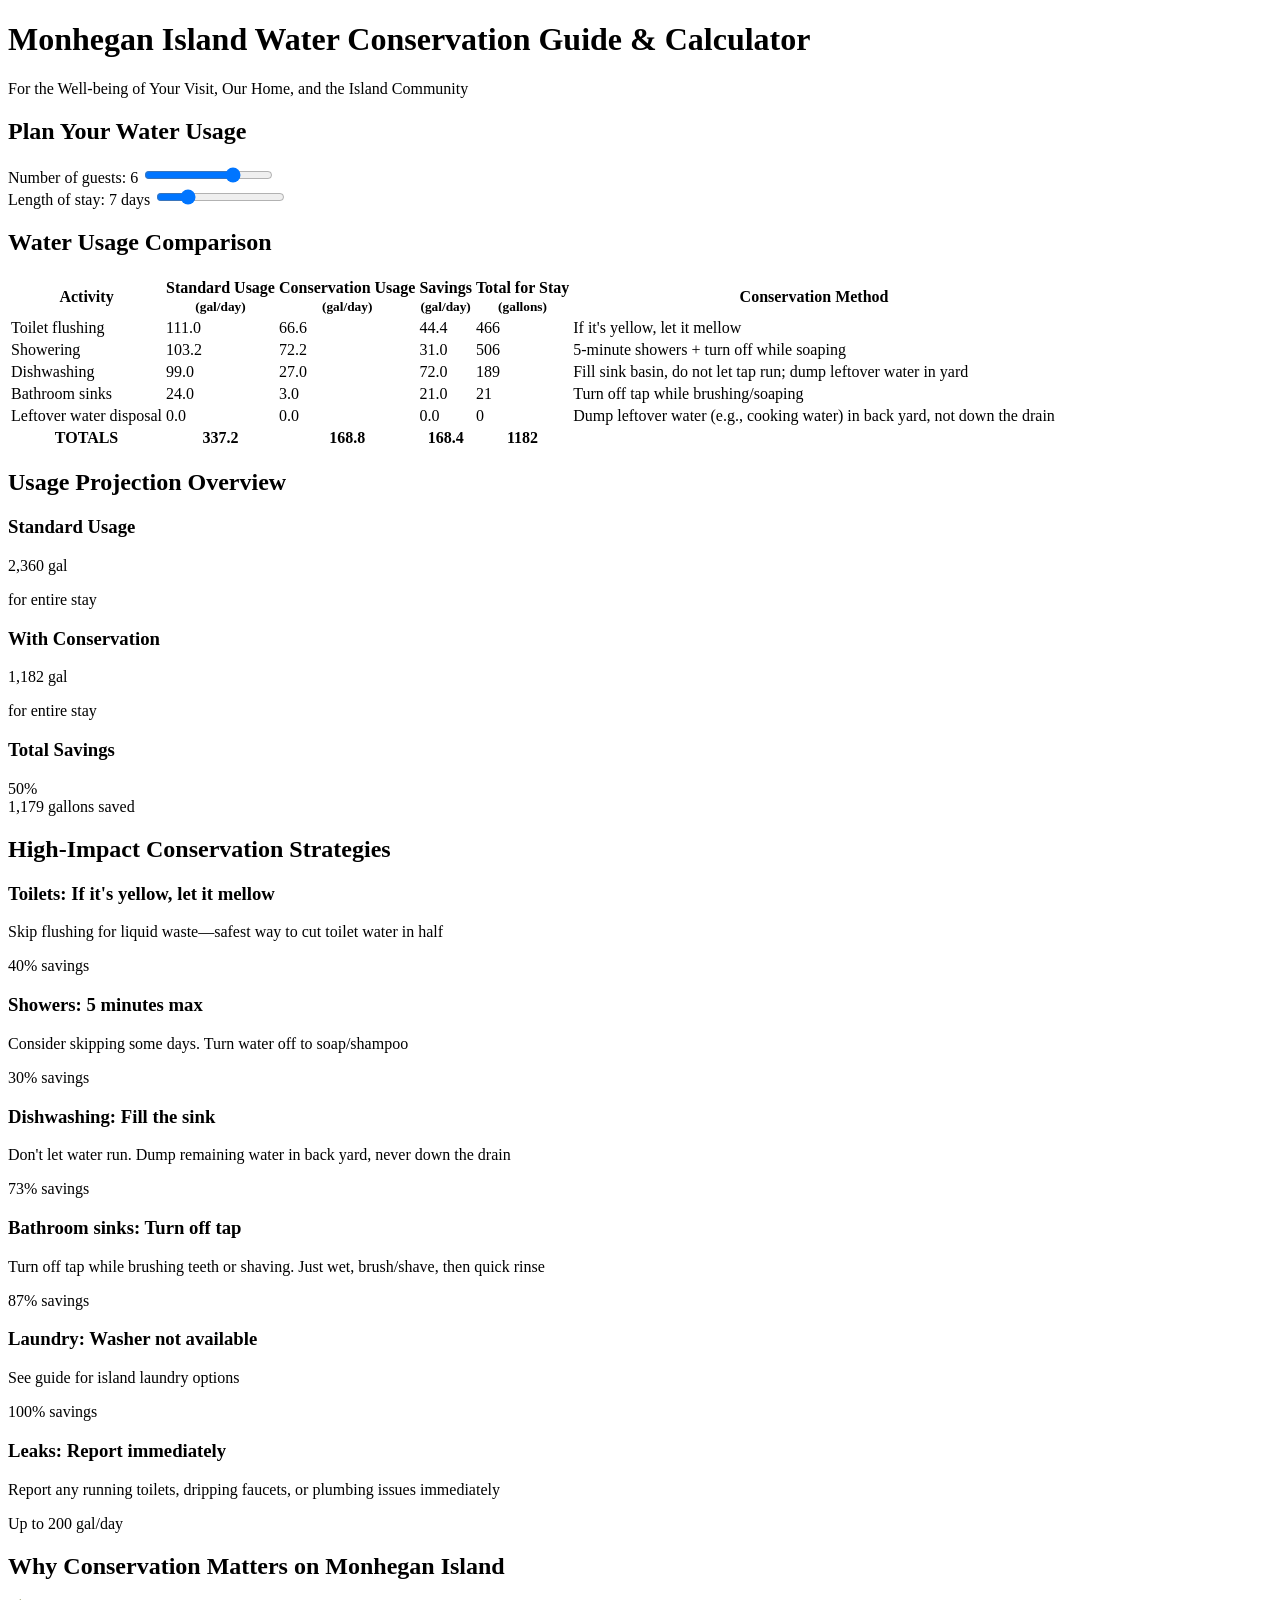
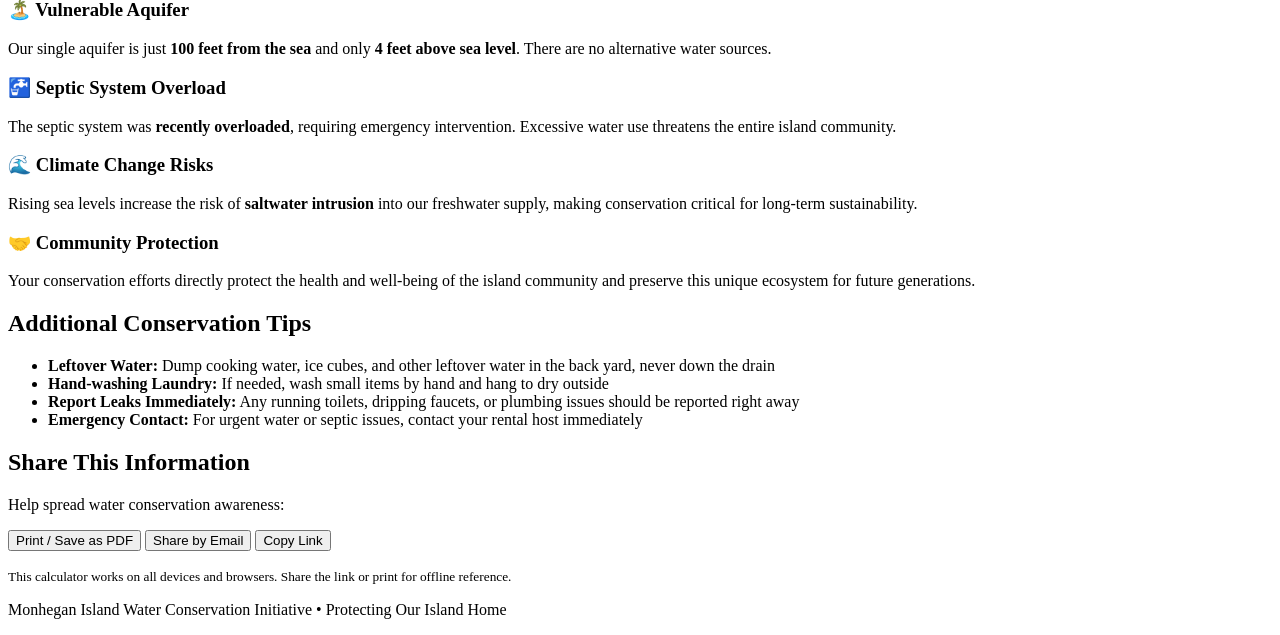
==== index.html @ 184d149b "Add files via upload" ====
<!DOCTYPE html>
<html lang="en">
<head>
    <meta charset="UTF-8">
    <meta name="viewport" content="width=device-width, initial-scale=1.0">
    <title>Monhegan Island Water Conservation Guide & Calculator</title>
    <link rel="stylesheet" href="style.css">
</head>
<body>
    <div class="container">
        <!-- Header Section -->
        <header class="header">
            <h1>Monhegan Island Water Conservation Guide & Calculator</h1>
            <p class="subtitle">For the Well-being of Your Visit, Our Home, and the Island Community</p>
        </header>

        <!-- Interactive Calculator Section -->
        <section class="card calculator-section">
            <h2>Plan Your Water Usage</h2>
            <div class="slider-container">
                <div class="slider-group">
                    <label for="guestSlider" class="form-label">
                        Number of guests: <span id="guestValue" class="value-display">6</span>
                    </label>
                    <input type="range" id="guestSlider" min="1" max="8" value="6" class="slider">
                </div>
                <div class="slider-group">
                    <label for="daysSlider" class="form-label">
                        Length of stay: <span id="daysValue" class="value-display">7</span> days
                    </label>
                    <input type="range" id="daysSlider" min="1" max="30" value="7" class="slider">
                </div>
            </div>
        </section>

        <!-- Main Water Usage Comparison Table -->
        <section class="card">
            <h2>Water Usage Comparison</h2>
            <div class="table-wrapper">
                <table class="usage-table">
                    <thead>
                        <tr>
                            <th>Activity</th>
                            <th>Standard Usage<br><small>(gal/day)</small></th>
                            <th>Conservation Usage<br><small>(gal/day)</small></th>
                            <th>Savings<br><small>(gal/day)</small></th>
                            <th>Total for Stay<br><small>(gallons)</small></th>
                            <th>Conservation Method</th>
                        </tr>
                    </thead>
                    <tbody id="usageTableBody">
                        <!-- Table rows will be populated by JavaScript -->
                    </tbody>
                    <tfoot>
                        <tr class="total-row">
                            <th>TOTALS</th>
                            <th id="standardTotal">--</th>
                            <th id="conservationTotal">--</th>
                            <th id="savingsTotal">--</th>
                            <th id="stayTotal">--</th>
                            <th></th>
                        </tr>
                    </tfoot>
                </table>
            </div>
        </section>

        <!-- Usage Projection Overview -->
        <section class="card overview-section">
            <h2>Usage Projection Overview</h2>
            <div class="overview-grid">
                <div class="overview-item standard">
                    <h3>Standard Usage</h3>
                    <div id="standardUsageTotal" class="metric-value">-- gal</div>
                    <p class="metric-label">for entire stay</p>
                </div>
                <div class="overview-item conservation">
                    <h3>With Conservation</h3>
                    <div id="conservationUsageTotal" class="metric-value">-- gal</div>
                    <p class="metric-label">for entire stay</p>
                </div>
                <div class="overview-item savings">
                    <h3>Total Savings</h3>
                    <div id="totalSavingsPercent" class="metric-value">--%</div>
                    <div id="totalSavingsGallons" class="savings-gallons">-- gallons saved</div>
                </div>
            </div>
        </section>

        <!-- High-Impact Conservation Strategies -->
        <section class="card strategies-section">
            <h2>High-Impact Conservation Strategies</h2>
            <div class="strategies-grid" id="strategiesGrid">
                <!-- Strategy cards will be populated by JavaScript -->
            </div>
        </section>

        <!-- Why Conservation Matters -->
        <section class="card island-context">
            <h2>Why Conservation Matters on Monhegan Island</h2>
            <div class="context-content">
                <div class="context-item">
                    <h3>🏝️ Vulnerable Aquifer</h3>
                    <p>Our single aquifer is just <strong>100 feet from the sea</strong> and only <strong>4 feet above sea level</strong>. There are no alternative water sources.</p>
                </div>
                <div class="context-item">
                    <h3>🚰 Septic System Overload</h3>
                    <p>The septic system was <strong>recently overloaded</strong>, requiring emergency intervention. Excessive water use threatens the entire island community.</p>
                </div>
                <div class="context-item">
                    <h3>🌊 Climate Change Risks</h3>
                    <p>Rising sea levels increase the risk of <strong>saltwater intrusion</strong> into our freshwater supply, making conservation critical for long-term sustainability.</p>
                </div>
                <div class="context-item">
                    <h3>🤝 Community Protection</h3>
                    <p>Your conservation efforts directly protect the health and well-being of the island community and preserve this unique ecosystem for future generations.</p>
                </div>
            </div>
        </section>

        <!-- Additional Strategies & Reminders -->
        <section class="card additional-strategies">
            <h2>Additional Conservation Tips</h2>
            <ul class="tips-list">
                <li><strong>Leftover Water:</strong> Dump cooking water, ice cubes, and other leftover water in the back yard, never down the drain</li>
                <li><strong>Hand-washing Laundry:</strong> If needed, wash small items by hand and hang to dry outside</li>
                <li><strong>Report Leaks Immediately:</strong> Any running toilets, dripping faucets, or plumbing issues should be reported right away</li>
                <li><strong>Emergency Contact:</strong> For urgent water or septic issues, contact your rental host immediately</li>
            </ul>
        </section>

        <!-- Sharing Information -->
        <section class="card sharing-section">
            <h2>Share This Information</h2>
            <p>Help spread water conservation awareness:</p>
            <div class="sharing-options">
                <button class="btn btn--secondary" onclick="printPage()">Print / Save as PDF</button>
                <button class="btn btn--secondary" onclick="shareByEmail()">Share by Email</button>
                <button class="btn btn--secondary" onclick="copyToClipboard()">Copy Link</button>
            </div>
            <p class="sharing-note"><small>This calculator works on all devices and browsers. Share the link or print for offline reference.</small></p>
        </section>

        <footer class="footer">
            <p>Monhegan Island Water Conservation Initiative • Protecting Our Island Home</p>
        </footer>
    </div>

    <script src="app.js"></script>
</body>
</html>
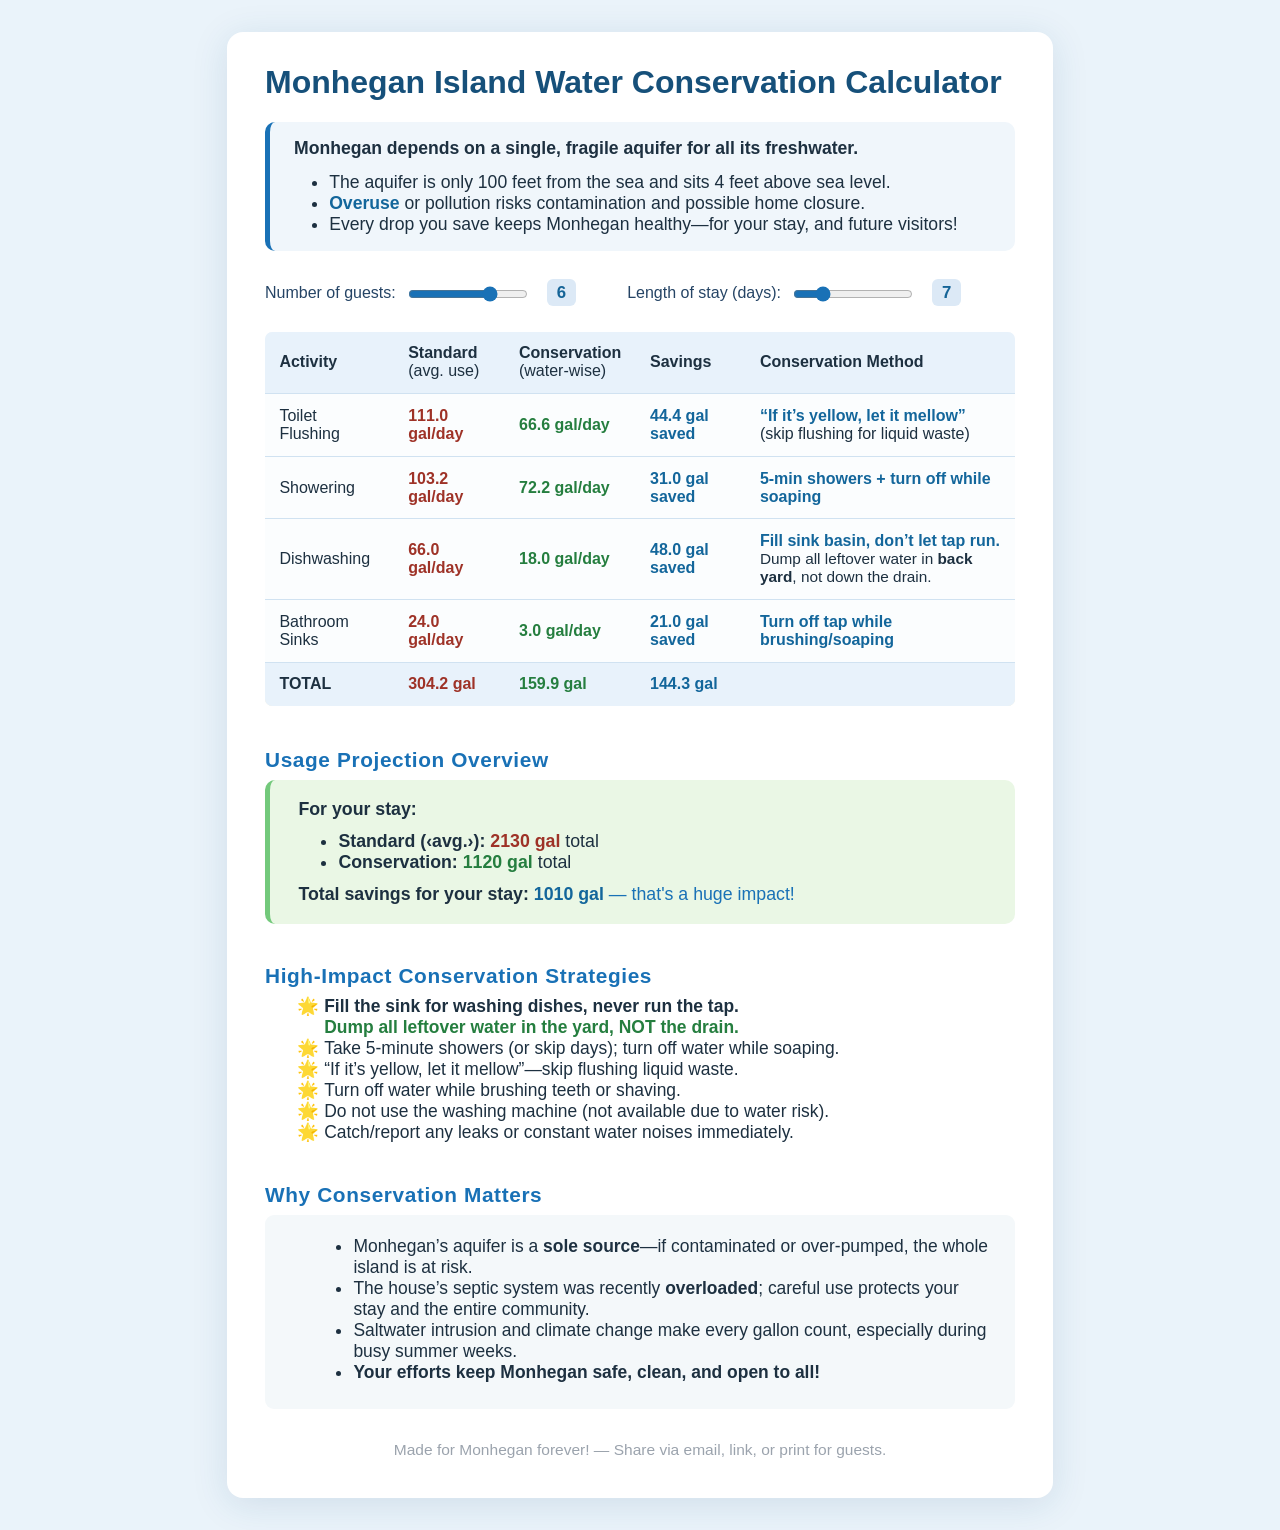
==== commit d4653711: "Update index.html" ====
--- a/index.html
+++ b/index.html
@@ -1,151 +1,253 @@
 <!DOCTYPE html>
 <html lang="en">
 <head>
-    <meta charset="UTF-8">
-    <meta name="viewport" content="width=device-width, initial-scale=1.0">
-    <title>Monhegan Island Water Conservation Guide & Calculator</title>
-    <link rel="stylesheet" href="style.css">
+  <meta charset="UTF-8">
+  <meta name="viewport" content="width=device-width,initial-scale=1.0">
+  <title>Monhegan Island Water Conservation Calculator</title>
+  <meta name="description" content="Compare standard and water-wise household usage for your Monhegan stay.">
+  <style>
+    /* --- Base Styles --- */
+    body {
+      background: #eaf3fa;
+      font-family: 'Segoe UI', Arial, sans-serif;
+      color: #1d3040;
+      margin: 0; padding: 0;
+    }
+    .container {
+      max-width: 750px;
+      background: #fff;
+      margin: 2rem auto;
+      padding: 2rem 2.4rem 2.4rem 2.4rem;
+      border-radius: 16px;
+      box-shadow: 0 6px 36px #16507a20;
+    }
+    h1 {
+      color: #16507a;
+      font-size: 2rem;
+      margin-top: 0;
+    }
+    h2 {
+      color: #1971b6;
+      font-weight: 700;
+      margin-top: 2.5rem;
+      margin-bottom: .5rem;
+      font-size: 1.3rem;
+      letter-spacing: .03em;
+    }
+    .conservation-summary {
+      background: #f0f6fb;
+      border-left: 5px solid #1971b6;
+      padding: 1rem 1.5rem;
+      border-radius: 10px;
+      margin-bottom: 2rem;
+      font-size: 1.1rem;
+    }
+    .slider-group {
+      display: flex;
+      align-items: center;
+      gap: 2.5rem;
+      margin-bottom: 1.8rem;
+      flex-wrap: wrap;
+    }
+    .slider-label {
+      font-weight: 500;
+      margin-right: 0.7em;
+      color: #254465;
+    }
+    input[type=range] {
+      accent-color: #1971b6;
+      width: 120px;
+      margin: 0 8px;
+      vertical-align: middle;
+    }
+    .slider-value {
+      font-weight: bold;
+      background: #dce9f6;
+      border-radius: 6px;
+      padding: 4px 10px;
+      color: #156497;
+      margin-left: 6px;
+      font-size: 1.05em;
+    }
+    table {
+      width: 100%;
+      border-collapse: collapse;
+      margin: 1.6rem 0 2.6rem 0;
+      background: #fbfdfe;
+      border-radius: 7px;
+      overflow: hidden;
+      font-size: 1rem;
+    }
+    th, td {
+      padding: 0.8em 0.9em;
+      text-align: left;
+    }
+    th {
+      background: #e8f2fb;
+      font-weight: 600;
+    }
+    tr {
+      border-bottom: 1px solid #d0e2f1;
+    }
+    tr:last-child { border-bottom: none; }
+    /* Color highlights for usage columns */
+    .std { color: #9e3227; font-weight: 600;}
+    .consv { color: #257e3f; font-weight: 600;}
+    .save { color: #13669b; font-weight: 600;}
+    .strategy-keyword { font-weight: 650; color: #13669b;}
+    .impact-star { color: #f2b50f; font-size: 1.1em;}
+    /* Responsive */
+    @media (max-width: 750px) {
+      .container { padding: 1.2rem;}
+      h1 {font-size:1.3rem;}
+      th, td { font-size: 0.97rem;}
+    }
+  </style>
 </head>
 <body>
-    <div class="container">
-        <!-- Header Section -->
-        <header class="header">
-            <h1>Monhegan Island Water Conservation Guide & Calculator</h1>
-            <p class="subtitle">For the Well-being of Your Visit, Our Home, and the Island Community</p>
-        </header>
-
-        <!-- Interactive Calculator Section -->
-        <section class="card calculator-section">
-            <h2>Plan Your Water Usage</h2>
-            <div class="slider-container">
-                <div class="slider-group">
-                    <label for="guestSlider" class="form-label">
-                        Number of guests: <span id="guestValue" class="value-display">6</span>
-                    </label>
-                    <input type="range" id="guestSlider" min="1" max="8" value="6" class="slider">
-                </div>
-                <div class="slider-group">
-                    <label for="daysSlider" class="form-label">
-                        Length of stay: <span id="daysValue" class="value-display">7</span> days
-                    </label>
-                    <input type="range" id="daysSlider" min="1" max="30" value="7" class="slider">
-                </div>
-            </div>
-        </section>
-
-        <!-- Main Water Usage Comparison Table -->
-        <section class="card">
-            <h2>Water Usage Comparison</h2>
-            <div class="table-wrapper">
-                <table class="usage-table">
-                    <thead>
-                        <tr>
-                            <th>Activity</th>
-                            <th>Standard Usage<br><small>(gal/day)</small></th>
-                            <th>Conservation Usage<br><small>(gal/day)</small></th>
-                            <th>Savings<br><small>(gal/day)</small></th>
-                            <th>Total for Stay<br><small>(gallons)</small></th>
-                            <th>Conservation Method</th>
-                        </tr>
-                    </thead>
-                    <tbody id="usageTableBody">
-                        <!-- Table rows will be populated by JavaScript -->
-                    </tbody>
-                    <tfoot>
-                        <tr class="total-row">
-                            <th>TOTALS</th>
-                            <th id="standardTotal">--</th>
-                            <th id="conservationTotal">--</th>
-                            <th id="savingsTotal">--</th>
-                            <th id="stayTotal">--</th>
-                            <th></th>
-                        </tr>
-                    </tfoot>
-                </table>
-            </div>
-        </section>
-
-        <!-- Usage Projection Overview -->
-        <section class="card overview-section">
-            <h2>Usage Projection Overview</h2>
-            <div class="overview-grid">
-                <div class="overview-item standard">
-                    <h3>Standard Usage</h3>
-                    <div id="standardUsageTotal" class="metric-value">-- gal</div>
-                    <p class="metric-label">for entire stay</p>
-                </div>
-                <div class="overview-item conservation">
-                    <h3>With Conservation</h3>
-                    <div id="conservationUsageTotal" class="metric-value">-- gal</div>
-                    <p class="metric-label">for entire stay</p>
-                </div>
-                <div class="overview-item savings">
-                    <h3>Total Savings</h3>
-                    <div id="totalSavingsPercent" class="metric-value">--%</div>
-                    <div id="totalSavingsGallons" class="savings-gallons">-- gallons saved</div>
-                </div>
-            </div>
-        </section>
-
-        <!-- High-Impact Conservation Strategies -->
-        <section class="card strategies-section">
-            <h2>High-Impact Conservation Strategies</h2>
-            <div class="strategies-grid" id="strategiesGrid">
-                <!-- Strategy cards will be populated by JavaScript -->
-            </div>
-        </section>
-
-        <!-- Why Conservation Matters -->
-        <section class="card island-context">
-            <h2>Why Conservation Matters on Monhegan Island</h2>
-            <div class="context-content">
-                <div class="context-item">
-                    <h3>🏝️ Vulnerable Aquifer</h3>
-                    <p>Our single aquifer is just <strong>100 feet from the sea</strong> and only <strong>4 feet above sea level</strong>. There are no alternative water sources.</p>
-                </div>
-                <div class="context-item">
-                    <h3>🚰 Septic System Overload</h3>
-                    <p>The septic system was <strong>recently overloaded</strong>, requiring emergency intervention. Excessive water use threatens the entire island community.</p>
-                </div>
-                <div class="context-item">
-                    <h3>🌊 Climate Change Risks</h3>
-                    <p>Rising sea levels increase the risk of <strong>saltwater intrusion</strong> into our freshwater supply, making conservation critical for long-term sustainability.</p>
-                </div>
-                <div class="context-item">
-                    <h3>🤝 Community Protection</h3>
-                    <p>Your conservation efforts directly protect the health and well-being of the island community and preserve this unique ecosystem for future generations.</p>
-                </div>
-            </div>
-        </section>
-
-        <!-- Additional Strategies & Reminders -->
-        <section class="card additional-strategies">
-            <h2>Additional Conservation Tips</h2>
-            <ul class="tips-list">
-                <li><strong>Leftover Water:</strong> Dump cooking water, ice cubes, and other leftover water in the back yard, never down the drain</li>
-                <li><strong>Hand-washing Laundry:</strong> If needed, wash small items by hand and hang to dry outside</li>
-                <li><strong>Report Leaks Immediately:</strong> Any running toilets, dripping faucets, or plumbing issues should be reported right away</li>
-                <li><strong>Emergency Contact:</strong> For urgent water or septic issues, contact your rental host immediately</li>
-            </ul>
-        </section>
-
-        <!-- Sharing Information -->
-        <section class="card sharing-section">
-            <h2>Share This Information</h2>
-            <p>Help spread water conservation awareness:</p>
-            <div class="sharing-options">
-                <button class="btn btn--secondary" onclick="printPage()">Print / Save as PDF</button>
-                <button class="btn btn--secondary" onclick="shareByEmail()">Share by Email</button>
-                <button class="btn btn--secondary" onclick="copyToClipboard()">Copy Link</button>
-            </div>
-            <p class="sharing-note"><small>This calculator works on all devices and browsers. Share the link or print for offline reference.</small></p>
-        </section>
-
-        <footer class="footer">
-            <p>Monhegan Island Water Conservation Initiative • Protecting Our Island Home</p>
-        </footer>
+<div class="container">
+  <h1>Monhegan Island Water Conservation Calculator</h1>
+  
+  <div class="conservation-summary">
+    <strong>Monhegan depends on a single, fragile aquifer for all its freshwater.</strong>
+    <ul style="margin:0.7em 0 0 1em;padding-left:1em;font-size:1em;">
+      <li>The aquifer is only 100 feet from the sea and sits 4 feet above sea level.</li>
+      <li><span class="strategy-keyword">Overuse</span> or pollution risks contamination and possible home closure.</li>
+      <li>Every drop you save keeps Monhegan healthy—for your stay, and future visitors!</li>
+    </ul>
+  </div>
+  
+  <form id="waterCalcForm" autocomplete="off" style="margin-bottom:1.2rem;">
+    <div class="slider-group">
+      <label class="slider-label">Number of guests:
+        <input type="range" min="1" max="8" value="6" id="guestSlider">
+        <span class="slider-value" id="guestCount">6</span>
+      </label>
+      <label class="slider-label">Length of stay (days):
+        <input type="range" min="1" max="30" value="7" id="staySlider">
+        <span class="slider-value" id="stayCount">7</span>
+      </label>
     </div>
-
-    <script src="app.js"></script>
+  </form>
+
+  <table>
+    <tr>
+      <th>Activity</th>
+      <th>Standard<br><span style="font-weight:400">(avg. use)</span></th>
+      <th>Conservation<br><span style="font-weight:400">(water-wise)</span></th>
+      <th>Savings</th>
+      <th>Conservation Method</th>
+    </tr>
+    <tr>
+      <td>Toilet Flushing</td>
+      <td class="std" id="standardToilet">111.0 gal/day</td>
+      <td class="consv" id="conservationToilet">66.6 gal/day</td>
+      <td class="save" id="toiletSavings">44.4 gal saved</td>
+      <td>
+        <span class="strategy-keyword">“If it’s yellow, let it mellow”</span>
+        <br>(skip flushing for liquid waste)
+      </td>
+    </tr>
+    <tr>
+      <td>Showering</td>
+      <td class="std" id="standardShower">103.2 gal/day</td>
+      <td class="consv" id="conservationShower">72.2 gal/day</td>
+      <td class="save" id="showerSavings">31.0 gal saved</td>
+      <td>
+        <span class="strategy-keyword">5-min showers + turn off while soaping</span>
+      </td>
+    </tr>
+    <tr>
+      <td>Dishwashing</td>
+      <td class="std" id="standardDish">66.0 gal/day</td>
+      <td class="consv" id="conservationDish">18.0 gal/day</td>
+      <td class="save" id="dishSavings">48.0 gal saved</td>
+      <td>
+        <span class="strategy-keyword">Fill sink basin, don’t let tap run.</span><br>
+        <span style="font-size:0.96em;">Dump all leftover water in <strong>back yard</strong>, not down the drain.</span>
+      </td>
+    </tr>
+    <tr>
+      <td>Bathroom Sinks</td>
+      <td class="std" id="standardSink">24.0 gal/day</td>
+      <td class="consv" id="conservationSink">3.0 gal/day</td>
+      <td class="save" id="sinkSavings">21.0 gal saved</td>
+      <td>
+        <span class="strategy-keyword">Turn off tap while brushing/soaping</span>
+      </td>
+    </tr>
+    <tr style="background:#f8f4e0;">
+      <th>TOTAL</th>
+      <th class="std" id="standardTotal">304.2 gal</th>
+      <th class="consv" id="conservationTotal">159.9 gal</th>
+      <th class="save" id="totalSavings">144.3 gal</th>
+      <th></th>
+    </tr>
+  </table>
+
+  <h2>Usage Projection Overview</h2>
+  <div style="background:#eaf7e5;border-left:5px solid #73c97b;padding:1.1em 1.6em;font-size:1.11rem;border-radius:10px;margin-bottom:1.2rem;">
+    <div>
+      <strong>For your stay:</strong>
+      <ul style="margin-top:0.6em;margin-bottom:0.6em">
+        <li><b>Standard (‹avg.›):</b> <span class="std" id="standardProjection">2130 gal</span> total</li>
+        <li><b>Conservation:</b> <span class="consv" id="conservationProjection">1120 gal</span> total</li>
+      </ul>
+      <b>Total savings for your stay:</b>
+      <span class="save" id="totalStaySavings">1010 gal</span>
+      <span style="color:#1971b6;font-weight:500;">— that's a huge impact!</span>
+    </div>
+  </div>
+
+  <h2>High-Impact Conservation Strategies</h2>
+  <ul style="list-style-type:'🌟 ';margin: 0 0.2em 1.3em 1.1em; font-size:1.09rem;">
+    <li><b>Fill the sink for washing dishes, never run the tap.<br><span style="color:#257e3f;">Dump all leftover water in the yard, NOT the drain.</span></b></li>
+    <li>Take 5-minute showers (or skip days); turn off water while soaping.</li>
+    <li>“If it’s yellow, let it mellow”—skip flushing liquid waste.</li>
+    <li>Turn off water while brushing teeth or shaving.</li>
+    <li>Do not use the washing machine (not available due to water risk).</li>
+    <li>Catch/report any leaks or constant water noises immediately.</li>
+  </ul>
+
+  <h2>Why Conservation Matters</h2>
+  <div style="font-size:1.09rem;background:#f4f8fa;border-radius:9px;padding:1.1rem 1.5rem;margin-top:0;">
+    <ul style="margin:0.2em 0 0.5em 1.4em;">
+      <li>
+        Monhegan’s aquifer is a <b>sole source</b>—if contaminated or over-pumped, the whole island is at risk.
+      </li>
+      <li>
+        The house’s septic system was recently <b>overloaded</b>; careful use protects your stay and the entire community.
+      </li>
+      <li>
+        Saltwater intrusion and climate change make every gallon count, especially during busy summer weeks.
+      </li>
+      <li>
+        <b>Your efforts keep Monhegan safe, clean, and open to all!</b>
+      </li>
+    </ul>
+  </div>
+  <div style="padding-top:2rem;color:#9ba3ad;text-align:center;font-size:0.97em;">
+    Made for Monhegan forever! — Share via email, link, or print for guests.
+  </div>
+</div>
+
+<!-- Link to your JS calculator (make sure this file is present in the same folder) -->
+<script src="app.js"></script>
+<script>
+  // Connect the new "stay" slider to the calculator app (add to your JS if not already present)
+  document.addEventListener('DOMContentLoaded', function() {
+    const staySlider = document.getElementById('staySlider');
+    const stayCount = document.getElementById('stayCount');
+    // Patch to let current app.js use 7 or 21 as number of days, update as you add full stay support
+    staySlider.addEventListener('input', function() {
+      stayCount.textContent = staySlider.value;
+      // FOR NOW: If your app.js doesn't support arbitrary stay length yet, 
+      // you could manually trigger 3 week total projections as a placeholder.
+      // Be sure to update app.js to use staySlider.value in all cumulative calcs!
+    });
+    // You may need to trigger your calculator's calculations when guests OR days sliders update, 
+    // so connect both guestSlider and staySlider to your calculation update function.
+  });
+</script>
 </body>
-</html>+</html>
